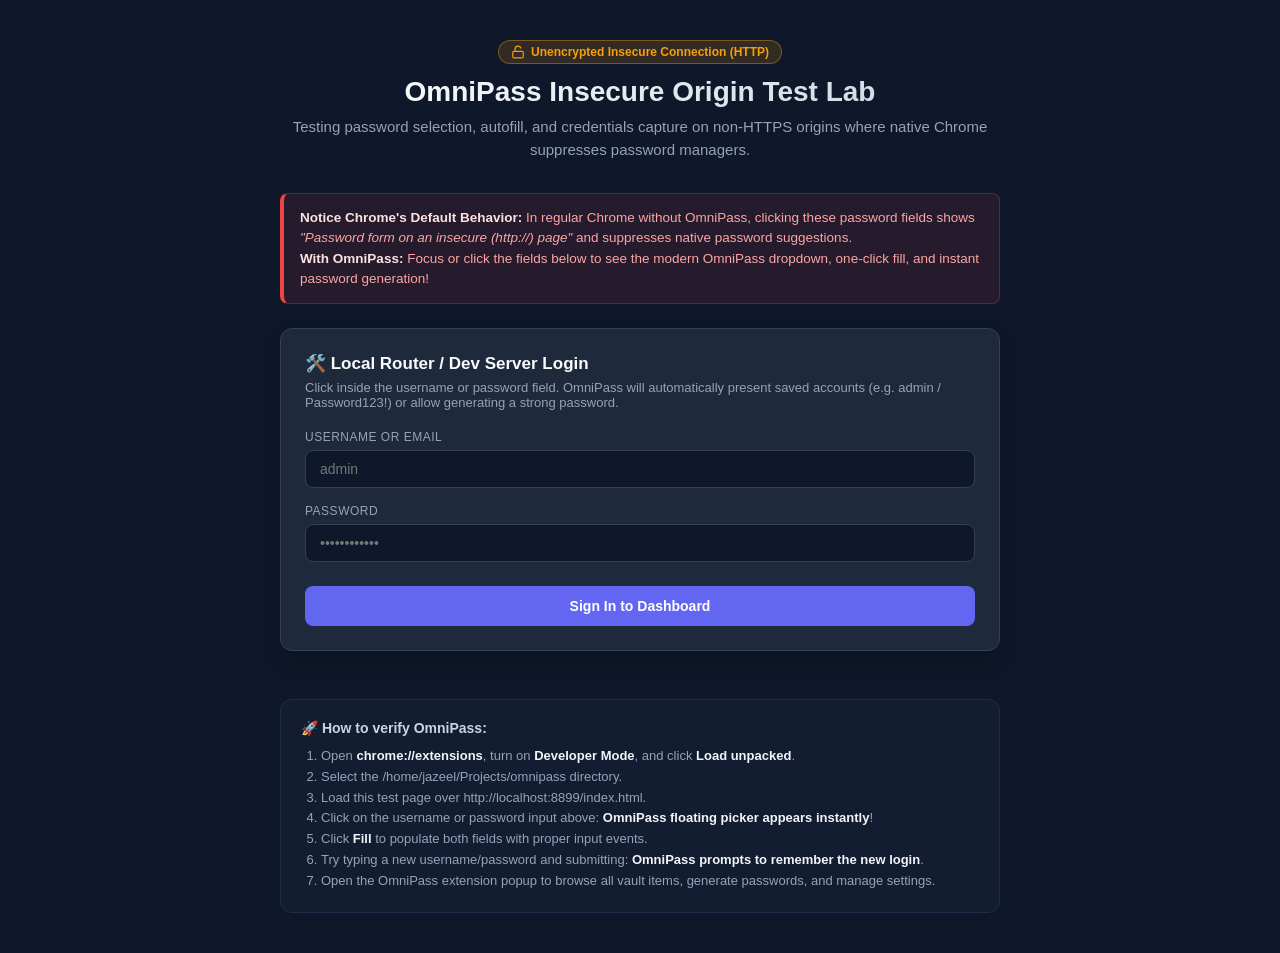
==== test-page/index.html @ cd79269a "feat: initial release of OmniPass password picker extension" ====
<!DOCTYPE html>
<html lang="en">
<head>
  <meta charset="UTF-8">
  <meta name="viewport" content="width=device-width, initial-scale=1.0">
  <title>OmniPass Test Lab - Insecure HTTP Login Demo</title>
  <style>
    :root {
      --bg: #0f172a;
      --card-bg: #1e293b;
      --border: #334155;
      --primary: #6366f1;
      --text: #f8fafc;
      --text-muted: #94a3b8;
      --warning: #f59e0b;
      --success: #10b981;
    }

    * {
      box-sizing: border-box;
      margin: 0;
      padding: 0;
      font-family: -apple-system, BlinkMacSystemFont, "Segoe UI", Roboto, sans-serif;
    }

    body {
      background-color: var(--bg);
      color: var(--text);
      padding: 40px 20px;
      display: flex;
      flex-direction: column;
      align-items: center;
      min-height: 100vh;
    }

    .container {
      max-width: 720px;
      width: 100%;
    }

    header {
      text-align: center;
      margin-bottom: 32px;
    }

    .badge-insecure {
      display: inline-flex;
      align-items: center;
      gap: 6px;
      padding: 4px 12px;
      background: rgba(245, 158, 11, 0.15);
      border: 1px solid rgba(245, 158, 11, 0.4);
      color: var(--warning);
      border-radius: 9999px;
      font-size: 12px;
      font-weight: 600;
      margin-bottom: 12px;
    }

    h1 {
      font-size: 28px;
      font-weight: 700;
      margin-bottom: 8px;
      background: linear-gradient(135deg, #ffffff 0%, #cbd5e1 100%);
      -webkit-background-clip: text;
      -webkit-text-fill-color: transparent;
    }

    p.subtitle {
      color: var(--text-muted);
      font-size: 15px;
      line-height: 1.5;
    }

    .alert-box {
      background: rgba(239, 68, 68, 0.1);
      border: 1px solid rgba(239, 68, 68, 0.3);
      border-left: 4px solid #ef4444;
      padding: 14px 16px;
      border-radius: 8px;
      margin-bottom: 24px;
      font-size: 13.5px;
      line-height: 1.5;
      color: #fca5a5;
    }

    .alert-box strong {
      color: #fee2e2;
    }

    .demo-grid {
      display: grid;
      grid-template-columns: 1fr;
      gap: 24px;
    }

    .card {
      background: var(--card-bg);
      border: 1px solid var(--border);
      border-radius: 12px;
      padding: 24px;
      box-shadow: 0 10px 25px -5px rgba(0, 0, 0, 0.3);
    }

    .card-title {
      font-size: 17px;
      font-weight: 600;
      margin-bottom: 6px;
      display: flex;
      align-items: center;
      gap: 8px;
    }

    .card-desc {
      color: var(--text-muted);
      font-size: 13px;
      margin-bottom: 20px;
    }

    .form-group {
      margin-bottom: 16px;
    }

    label {
      display: block;
      font-size: 12px;
      font-weight: 500;
      color: var(--text-muted);
      margin-bottom: 6px;
      text-transform: uppercase;
      letter-spacing: 0.5px;
    }

    input[type="text"],
    input[type="password"],
    input[type="email"] {
      width: 100%;
      background: #0f172a;
      border: 1px solid var(--border);
      border-radius: 8px;
      padding: 10px 14px;
      color: #ffffff;
      font-size: 14px;
      outline: none;
      transition: all 0.15s ease;
    }

    input:focus {
      border-color: var(--primary);
      box-shadow: 0 0 0 3px rgba(99, 102, 241, 0.2);
    }

    .btn-submit {
      width: 100%;
      background: var(--primary);
      color: white;
      border: none;
      padding: 12px 16px;
      border-radius: 8px;
      font-size: 14px;
      font-weight: 600;
      cursor: pointer;
      transition: background 0.15s;
      margin-top: 8px;
    }

    .btn-submit:hover {
      background: #4f46e5;
    }

    .instructions-card {
      background: #131d31;
      border: 1px solid #1e2d4a;
      border-radius: 12px;
      padding: 20px;
      margin-top: 24px;
    }

    .instructions-card h3 {
      font-size: 14px;
      color: #cbd5e1;
      margin-bottom: 10px;
    }

    .instructions-card ol {
      padding-left: 20px;
      font-size: 13px;
      color: var(--text-muted);
      line-height: 1.6;
    }

    .instructions-card li strong {
      color: #f1f5f9;
    }

    .status-msg {
      margin-top: 14px;
      padding: 10px;
      border-radius: 6px;
      font-size: 13px;
      display: none;
    }

    .status-msg.success {
      background: rgba(16, 185, 129, 0.15);
      border: 1px solid var(--success);
      color: #34d399;
      display: block;
    }
  </style>
</head>
<body>
  <div class="container">
    <header>
      <div class="badge-insecure">
        <svg width="14" height="14" viewBox="0 0 24 24" fill="none" stroke="currentColor" stroke-width="2">
          <rect x="3" y="11" width="18" height="11" rx="2" ry="2"></rect>
          <path d="M7 11V7a5 5 0 0 1 9.9-1"></path>
        </svg>
        Unencrypted Insecure Connection (HTTP)
      </div>
      <h1>OmniPass Insecure Origin Test Lab</h1>
      <p class="subtitle">
        Testing password selection, autofill, and credentials capture on non-HTTPS origins where native Chrome suppresses password managers.
      </p>
    </header>

    <div class="alert-box">
      <strong>Notice Chrome's Default Behavior:</strong> In regular Chrome without OmniPass, clicking these password fields shows <em>"Password form on an insecure (http://) page"</em> and suppresses native password suggestions.<br>
      <strong>With OmniPass:</strong> Focus or click the fields below to see the modern OmniPass dropdown, one-click fill, and instant password generation!
    </div>

    <div class="demo-grid">
      <!-- Demo Login Form 1: Standard Router / Dev Login -->
      <div class="card">
        <div class="card-title">
          <span>🛠️ Local Router / Dev Server Login</span>
        </div>
        <div class="card-desc">
          Click inside the username or password field. OmniPass will automatically present saved accounts (e.g. <code>admin / Password123!</code>) or allow generating a strong password.
        </div>

        <form id="demo-login-form" onsubmit="handleDemoSubmit(event)">
          <div class="form-group">
            <label for="username">Username or Email</label>
            <input type="text" id="username" name="username" placeholder="admin" autocomplete="username">
          </div>

          <div class="form-group">
            <label for="password">Password</label>
            <input type="password" id="password" name="password" placeholder="••••••••••••" autocomplete="current-password">
          </div>

          <button type="submit" class="btn-submit">Sign In to Dashboard</button>
        </form>

        <div id="login-feedback" class="status-msg"></div>
      </div>

      <!-- Instructions Section -->
      <div class="instructions-card">
        <h3>🚀 How to verify OmniPass:</h3>
        <ol>
          <li>Open <strong>chrome://extensions</strong>, turn on <strong>Developer Mode</strong>, and click <strong>Load unpacked</strong>.</li>
          <li>Select the <code>/home/jazeel/Projects/omnipass</code> directory.</li>
          <li>Load this test page over <code>http://localhost:8899/index.html</code>.</li>
          <li>Click on the username or password input above: <strong>OmniPass floating picker appears instantly</strong>!</li>
          <li>Click <strong>Fill</strong> to populate both fields with proper input events.</li>
          <li>Try typing a new username/password and submitting: <strong>OmniPass prompts to remember the new login</strong>.</li>
          <li>Open the OmniPass extension popup to browse all vault items, generate passwords, and manage settings.</li>
        </ol>
      </div>
    </div>
  </div>

  <script>
    function handleDemoSubmit(e) {
      e.preventDefault();
      const u = document.getElementById('username').value;
      const p = document.getElementById('password').value;
      const feedback = document.getElementById('login-feedback');

      if (!u || !p) {
        feedback.className = 'status-msg';
        feedback.style.display = 'block';
        feedback.style.background = 'rgba(239, 68, 68, 0.15)';
        feedback.style.border = '1px solid #ef4444';
        feedback.style.color = '#fca5a5';
        feedback.textContent = 'Please enter both username and password.';
        return;
      }

      feedback.className = 'status-msg success';
      feedback.textContent = `✓ Form submitted successfully for user "${u}". Check top-right corner if prompted to save new password!`;
    }
  </script>
</body>
</html>
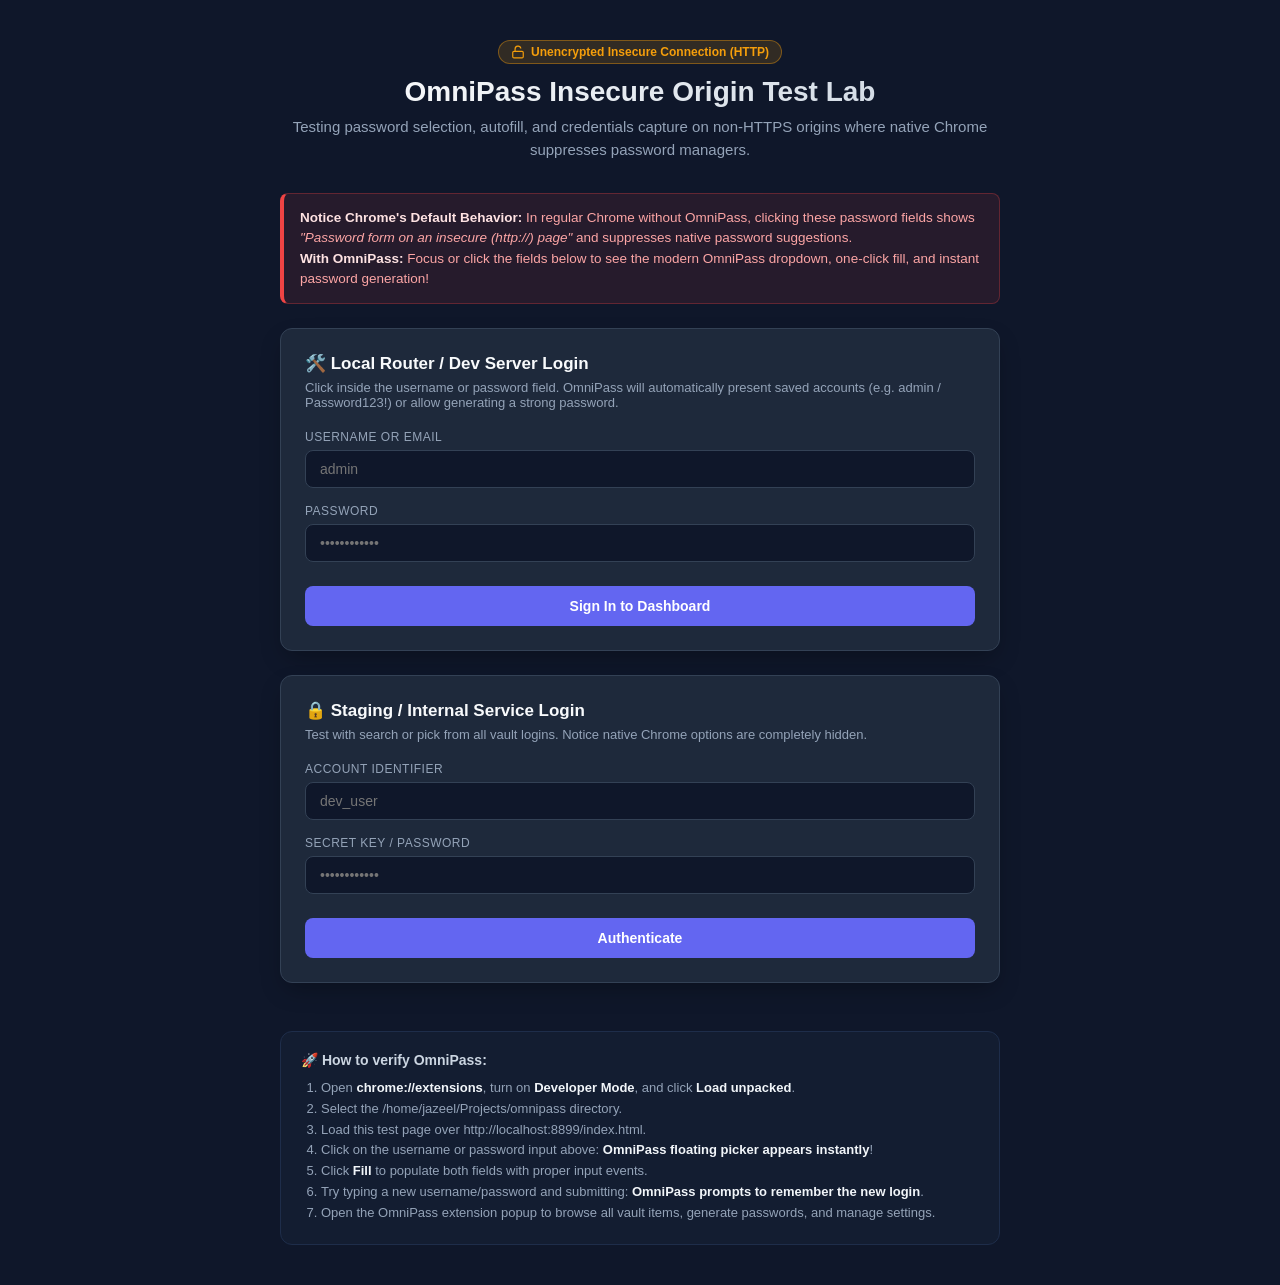
==== commit 59b96a07: "feat: suppress native browser autofill options and show all valid vault options with instant search" ====
--- a/test-page/index.html
+++ b/test-page/index.html
@@ -257,6 +257,32 @@
         <div id="login-feedback" class="status-msg"></div>
       </div>
 
+      <!-- Demo Login Form 2: Staging Server Login -->
+      <div class="card">
+        <div class="card-title">
+          <span>🔒 Staging / Internal Service Login</span>
+        </div>
+        <div class="card-desc">
+          Test with search or pick from all vault logins. Notice native Chrome options are completely hidden.
+        </div>
+
+        <form id="demo-staging-form" onsubmit="handleStagingSubmit(event)">
+          <div class="form-group">
+            <label for="staging-user">Account Identifier</label>
+            <input type="text" id="staging-user" name="identifier" placeholder="dev_user">
+          </div>
+
+          <div class="form-group">
+            <label for="staging-pass">Secret Key / Password</label>
+            <input type="password" id="staging-pass" name="secret" placeholder="••••••••••••">
+          </div>
+
+          <button type="submit" class="btn-submit">Authenticate</button>
+        </form>
+
+        <div id="staging-feedback" class="status-msg"></div>
+      </div>
+
       <!-- Instructions Section -->
       <div class="instructions-card">
         <h3>🚀 How to verify OmniPass:</h3>
@@ -293,6 +319,26 @@
       feedback.className = 'status-msg success';
       feedback.textContent = `✓ Form submitted successfully for user "${u}". Check top-right corner if prompted to save new password!`;
     }
+
+    function handleStagingSubmit(e) {
+      e.preventDefault();
+      const u = document.getElementById('staging-user').value;
+      const p = document.getElementById('staging-pass').value;
+      const feedback = document.getElementById('staging-feedback');
+
+      if (!u || !p) {
+        feedback.className = 'status-msg';
+        feedback.style.display = 'block';
+        feedback.style.background = 'rgba(239, 68, 68, 0.15)';
+        feedback.style.border = '1px solid #ef4444';
+        feedback.style.color = '#fca5a5';
+        feedback.textContent = 'Please enter both identifier and password.';
+        return;
+      }
+
+      feedback.className = 'status-msg success';
+      feedback.textContent = `✓ Authenticated staging account "${u}".`;
+    }
   </script>
 </body>
 </html>
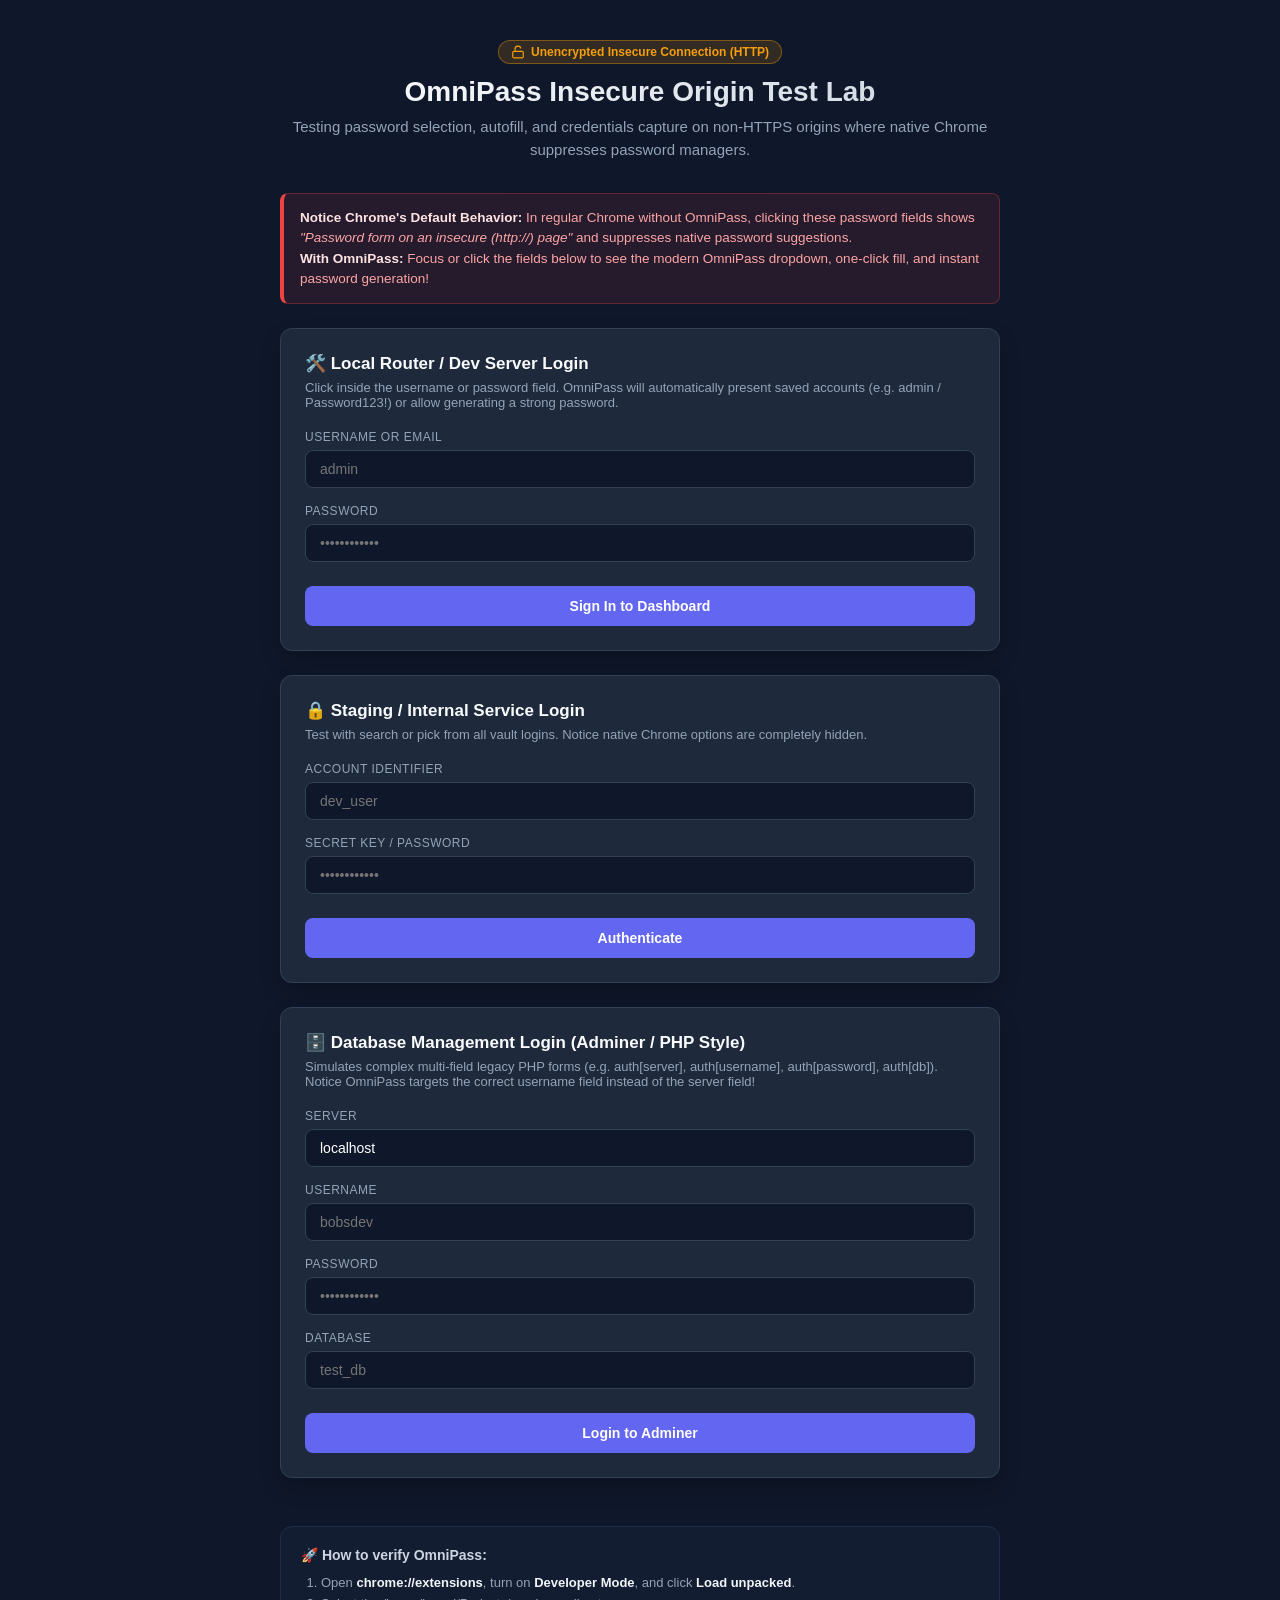
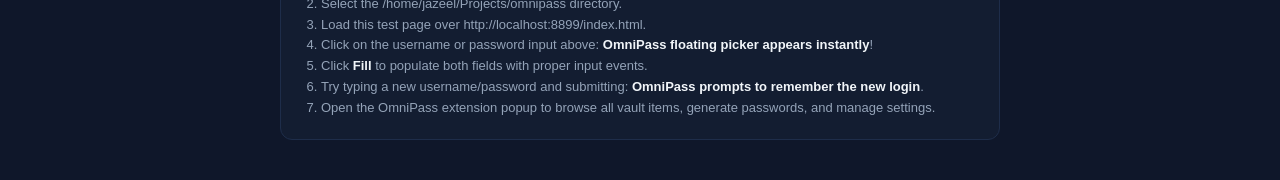
==== commit 7f16ff21: "feat: enable IP & HTTP origins with <all_urls>, decrypt and sync 97 Chrome passwords, add Adminer fo" ====
--- a/test-page/index.html
+++ b/test-page/index.html
@@ -283,6 +283,42 @@
         <div id="staging-feedback" class="status-msg"></div>
       </div>
 
+      <!-- Demo Login Form 3: Adminer / Database Manager Style Login -->
+      <div class="card">
+        <div class="card-title">
+          <span>🗄️ Database Management Login (Adminer / PHP Style)</span>
+        </div>
+        <div class="card-desc">
+          Simulates complex multi-field legacy PHP forms (e.g. <code>auth[server]</code>, <code>auth[username]</code>, <code>auth[password]</code>, <code>auth[db]</code>). Notice OmniPass targets the correct username field instead of the server field!
+        </div>
+
+        <form id="demo-adminer-form" onsubmit="handleAdminerSubmit(event)">
+          <div class="form-group">
+            <label for="auth-server">Server</label>
+            <input type="text" id="auth-server" name="auth[server]" placeholder="localhost" value="localhost">
+          </div>
+
+          <div class="form-group">
+            <label for="auth-username">Username</label>
+            <input type="text" id="auth-username" name="auth[username]" placeholder="bobsdev">
+          </div>
+
+          <div class="form-group">
+            <label for="auth-password">Password</label>
+            <input type="password" id="auth-password" name="auth[password]" placeholder="••••••••••••">
+          </div>
+
+          <div class="form-group">
+            <label for="auth-db">Database</label>
+            <input type="text" id="auth-db" name="auth[db]" placeholder="test_db">
+          </div>
+
+          <button type="submit" class="btn-submit">Login to Adminer</button>
+        </form>
+
+        <div id="adminer-feedback" class="status-msg"></div>
+      </div>
+
       <!-- Instructions Section -->
       <div class="instructions-card">
         <h3>🚀 How to verify OmniPass:</h3>
@@ -339,6 +375,26 @@
       feedback.className = 'status-msg success';
       feedback.textContent = `✓ Authenticated staging account "${u}".`;
     }
+
+    function handleAdminerSubmit(e) {
+      e.preventDefault();
+      const u = document.getElementById('auth-username').value;
+      const p = document.getElementById('auth-password').value;
+      const feedback = document.getElementById('adminer-feedback');
+
+      if (!u || !p) {
+        feedback.className = 'status-msg';
+        feedback.style.display = 'block';
+        feedback.style.background = 'rgba(239, 68, 68, 0.15)';
+        feedback.style.border = '1px solid #ef4444';
+        feedback.style.color = '#fca5a5';
+        feedback.textContent = 'Please enter Adminer username and password.';
+        return;
+      }
+
+      feedback.className = 'status-msg success';
+      feedback.textContent = `✓ Logged in as "${u}". Notice OmniPass preserved server and db fields correctly!`;
+    }
   </script>
 </body>
 </html>
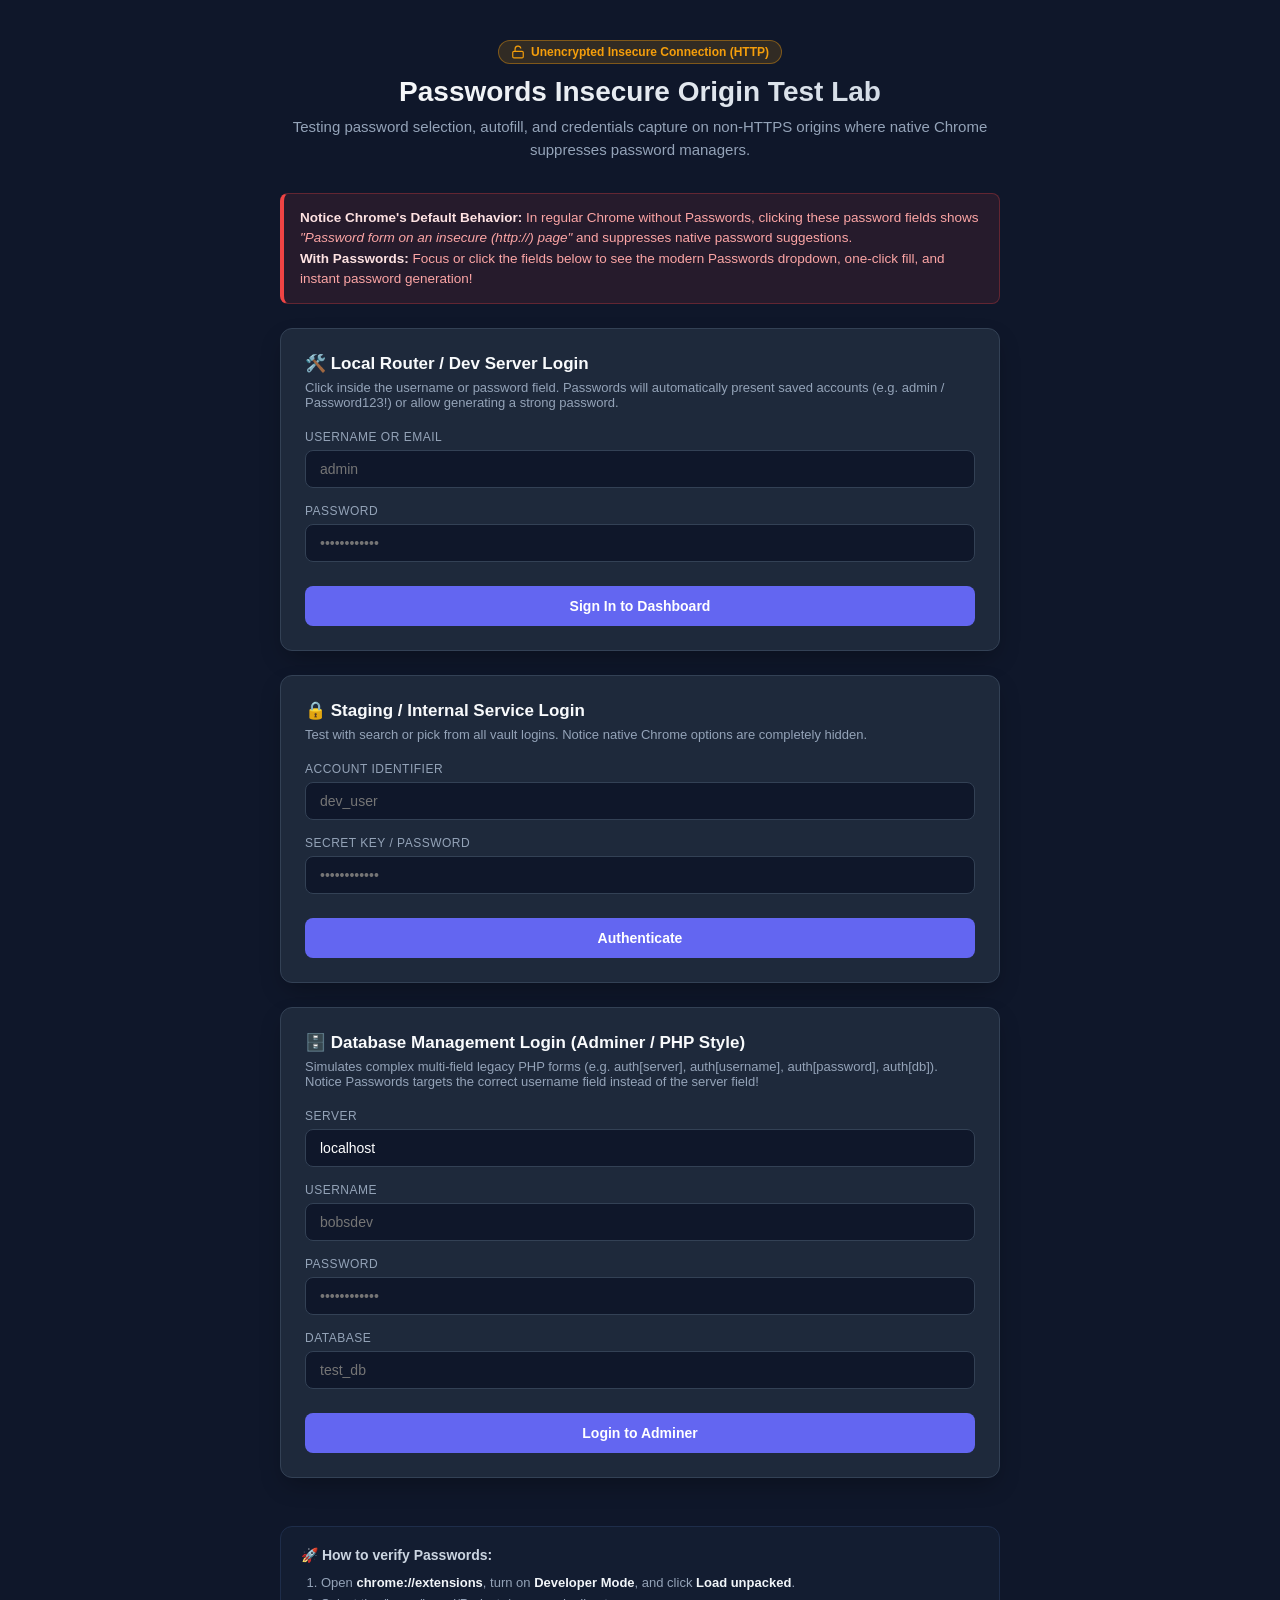
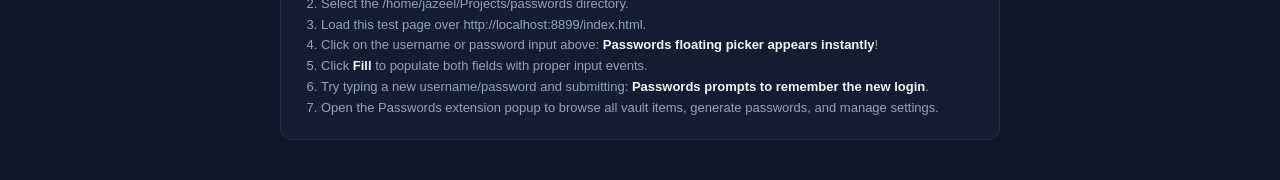
==== commit 941c0dab: "Fix dropdown bugs and rename project to Password Manager" ====
--- a/test-page/index.html
+++ b/test-page/index.html
@@ -3,7 +3,7 @@
 <head>
   <meta charset="UTF-8">
   <meta name="viewport" content="width=device-width, initial-scale=1.0">
-  <title>OmniPass Test Lab - Insecure HTTP Login Demo</title>
+  <title>Passwords Test Lab - Insecure HTTP Login Demo</title>
   <style>
     :root {
       --bg: #0f172a;
@@ -219,15 +219,15 @@
         </svg>
         Unencrypted Insecure Connection (HTTP)
       </div>
-      <h1>OmniPass Insecure Origin Test Lab</h1>
+      <h1>Passwords Insecure Origin Test Lab</h1>
       <p class="subtitle">
         Testing password selection, autofill, and credentials capture on non-HTTPS origins where native Chrome suppresses password managers.
       </p>
     </header>
 
     <div class="alert-box">
-      <strong>Notice Chrome's Default Behavior:</strong> In regular Chrome without OmniPass, clicking these password fields shows <em>"Password form on an insecure (http://) page"</em> and suppresses native password suggestions.<br>
-      <strong>With OmniPass:</strong> Focus or click the fields below to see the modern OmniPass dropdown, one-click fill, and instant password generation!
+      <strong>Notice Chrome's Default Behavior:</strong> In regular Chrome without Passwords, clicking these password fields shows <em>"Password form on an insecure (http://) page"</em> and suppresses native password suggestions.<br>
+      <strong>With Passwords:</strong> Focus or click the fields below to see the modern Passwords dropdown, one-click fill, and instant password generation!
     </div>
 
     <div class="demo-grid">
@@ -237,7 +237,7 @@
           <span>🛠️ Local Router / Dev Server Login</span>
         </div>
         <div class="card-desc">
-          Click inside the username or password field. OmniPass will automatically present saved accounts (e.g. <code>admin / Password123!</code>) or allow generating a strong password.
+          Click inside the username or password field. Passwords will automatically present saved accounts (e.g. <code>admin / Password123!</code>) or allow generating a strong password.
         </div>
 
         <form id="demo-login-form" onsubmit="handleDemoSubmit(event)">
@@ -289,7 +289,7 @@
           <span>🗄️ Database Management Login (Adminer / PHP Style)</span>
         </div>
         <div class="card-desc">
-          Simulates complex multi-field legacy PHP forms (e.g. <code>auth[server]</code>, <code>auth[username]</code>, <code>auth[password]</code>, <code>auth[db]</code>). Notice OmniPass targets the correct username field instead of the server field!
+          Simulates complex multi-field legacy PHP forms (e.g. <code>auth[server]</code>, <code>auth[username]</code>, <code>auth[password]</code>, <code>auth[db]</code>). Notice Passwords targets the correct username field instead of the server field!
         </div>
 
         <form id="demo-adminer-form" onsubmit="handleAdminerSubmit(event)">
@@ -321,15 +321,15 @@
 
       <!-- Instructions Section -->
       <div class="instructions-card">
-        <h3>🚀 How to verify OmniPass:</h3>
+        <h3>🚀 How to verify Passwords:</h3>
         <ol>
           <li>Open <strong>chrome://extensions</strong>, turn on <strong>Developer Mode</strong>, and click <strong>Load unpacked</strong>.</li>
-          <li>Select the <code>/home/jazeel/Projects/omnipass</code> directory.</li>
+          <li>Select the <code>/home/jazeel/Projects/passwords</code> directory.</li>
           <li>Load this test page over <code>http://localhost:8899/index.html</code>.</li>
-          <li>Click on the username or password input above: <strong>OmniPass floating picker appears instantly</strong>!</li>
+          <li>Click on the username or password input above: <strong>Passwords floating picker appears instantly</strong>!</li>
           <li>Click <strong>Fill</strong> to populate both fields with proper input events.</li>
-          <li>Try typing a new username/password and submitting: <strong>OmniPass prompts to remember the new login</strong>.</li>
-          <li>Open the OmniPass extension popup to browse all vault items, generate passwords, and manage settings.</li>
+          <li>Try typing a new username/password and submitting: <strong>Passwords prompts to remember the new login</strong>.</li>
+          <li>Open the Passwords extension popup to browse all vault items, generate passwords, and manage settings.</li>
         </ol>
       </div>
     </div>
@@ -353,7 +353,7 @@
       }
 
       feedback.className = 'status-msg success';
-      feedback.textContent = `✓ Form submitted successfully for user "${u}". Check top-right corner if prompted to save new password!`;
+      feedback.textContent = `✓ Form submitted successfully for user "${u}". Check tpw-right corner if prompted to save new password!`;
     }
 
     function handleStagingSubmit(e) {
@@ -393,7 +393,7 @@
       }
 
       feedback.className = 'status-msg success';
-      feedback.textContent = `✓ Logged in as "${u}". Notice OmniPass preserved server and db fields correctly!`;
+      feedback.textContent = `✓ Logged in as "${u}". Notice Passwords preserved server and db fields correctly!`;
     }
   </script>
 </body>
